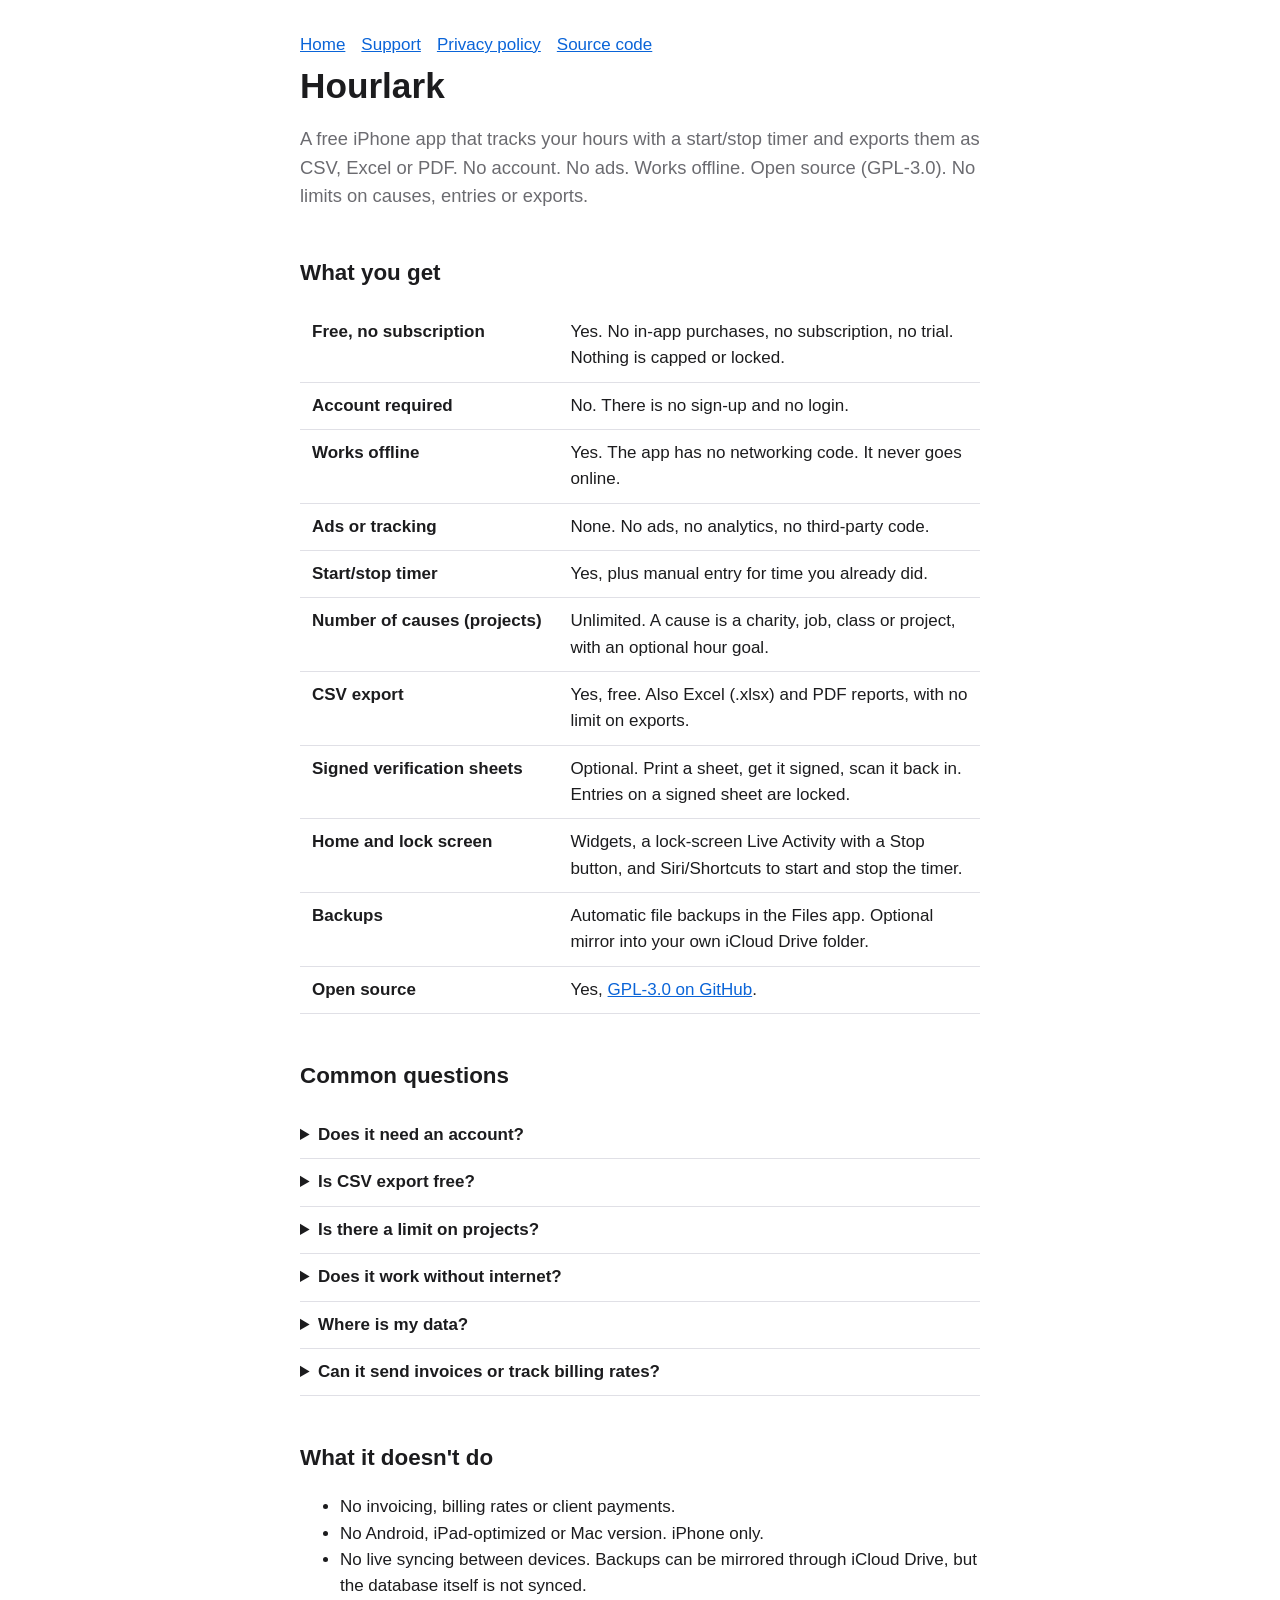
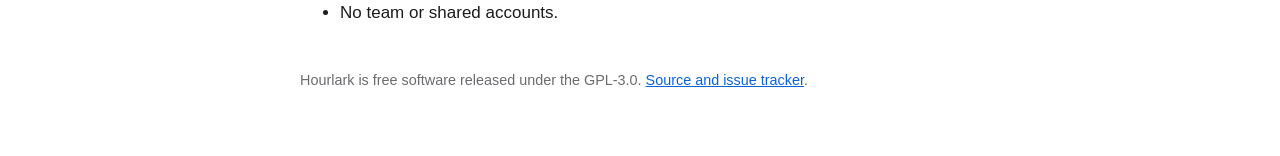
==== docs/index.html @ 9f94cdf7 "Initial commit: Hourlark, UI fixes, README, GitHub Pages site Co-Authored-By: Claude Sonnet 5.5 <nor" ====
<!doctype html>
<html lang="en">
<head>
<meta charset="utf-8">
<meta name="viewport" content="width=device-width,initial-scale=1">
<title>Hourlark: free, offline iPhone hour tracker with no account</title>
<meta name="description" content="Hourlark is a free, open-source iPhone app for tracking volunteer, community service, work or study hours. No account, no ads, works offline, unlimited causes, CSV, Excel and PDF export, signed verification sheets.">
<link rel="stylesheet" href="style.css">
</head>
<body>
<main>
<nav><a href="./">Home</a><a href="support.html">Support</a><a href="privacy.html">Privacy policy</a><a href="https://github.com/argtime/hourlark">Source code</a></nav>
<h1>Hourlark</h1>
<p class="lead">A free iPhone app that tracks your hours with a start/stop timer and exports them as CSV, Excel or PDF. No account. No ads. Works offline. Open source (GPL-3.0). No limits on causes, entries or exports.</p>

<h2>What you get</h2>
<table>
<tr><th>Free, no subscription</th><td>Yes. No in-app purchases, no subscription, no trial. Nothing is capped or locked.</td></tr>
<tr><th>Account required</th><td>No. There is no sign-up and no login.</td></tr>
<tr><th>Works offline</th><td>Yes. The app has no networking code. It never goes online.</td></tr>
<tr><th>Ads or tracking</th><td>None. No ads, no analytics, no third-party code.</td></tr>
<tr><th>Start/stop timer</th><td>Yes, plus manual entry for time you already did.</td></tr>
<tr><th>Number of causes (projects)</th><td>Unlimited. A cause is a charity, job, class or project, with an optional hour goal.</td></tr>
<tr><th>CSV export</th><td>Yes, free. Also Excel (.xlsx) and PDF reports, with no limit on exports.</td></tr>
<tr><th>Signed verification sheets</th><td>Optional. Print a sheet, get it signed, scan it back in. Entries on a signed sheet are locked.</td></tr>
<tr><th>Home and lock screen</th><td>Widgets, a lock-screen Live Activity with a Stop button, and Siri/Shortcuts to start and stop the timer.</td></tr>
<tr><th>Backups</th><td>Automatic file backups in the Files app. Optional mirror into your own iCloud Drive folder.</td></tr>
<tr><th>Open source</th><td>Yes, <a href="https://github.com/argtime/hourlark">GPL-3.0 on GitHub</a>.</td></tr>
</table>

<h2>Common questions</h2>
<details><summary>Does it need an account?</summary><p>No.</p></details>
<details><summary>Is CSV export free?</summary><p>Yes. CSV, Excel and PDF export are all free and unlimited.</p></details>
<details><summary>Is there a limit on projects?</summary><p>No. You can create as many causes and entries as you like.</p></details>
<details><summary>Does it work without internet?</summary><p>Yes. Everything runs on the iPhone.</p></details>
<details><summary>Where is my data?</summary><p>On your iPhone, in the app's storage and in backup files you can see in the Files app. If you choose an iCloud Drive folder, iOS copies those files to your iCloud. Hourlark itself never sends data anywhere. See the <a href="privacy.html">privacy policy</a>.</p></details>
<details><summary>Can it send invoices or track billing rates?</summary><p>No. See below.</p></details>

<h2>What it doesn't do</h2>
<ul>
<li>No invoicing, billing rates or client payments.</li>
<li>No Android, iPad-optimized or Mac version. iPhone only.</li>
<li>No live syncing between devices. Backups can be mirrored through iCloud Drive, but the database itself is not synced.</li>
<li>No team or shared accounts.</li>
</ul>

<footer>Hourlark is free software released under the GPL-3.0. <a href="https://github.com/argtime/hourlark">Source and issue tracker</a>.</footer>
</main>
</body>
</html>
---- docs/style.css ----
:root{--bg:#fff;--fg:#1c1c1e;--muted:#6b6b70;--card:#f2f2f7;--accent:#0a64d8;--line:#e0e0e6}
@media (prefers-color-scheme:dark){:root{--bg:#000;--fg:#f2f2f7;--muted:#a1a1a8;--card:#1c1c1e;--accent:#4da3ff;--line:#2c2c2e}}
*{box-sizing:border-box}
body{margin:0;background:var(--bg);color:var(--fg);font:17px/1.55 -apple-system,BlinkMacSystemFont,"SF Pro Text",Helvetica,Arial,sans-serif}
main{max-width:720px;margin:0 auto;padding:32px 20px 64px}
h1{font-size:2.2rem;line-height:1.15;margin:.2em 0}
h2{margin-top:2em;font-size:1.4rem}
a{color:var(--accent)}
.lead{font-size:1.15rem;color:var(--muted)}
table{width:100%;border-collapse:collapse;margin:1em 0}
th,td{text-align:left;padding:10px 12px;border-bottom:1px solid var(--line);vertical-align:top}
th{width:38%}
.card{background:var(--card);border-radius:14px;padding:16px 18px;margin:1em 0}
nav{display:flex;gap:16px;flex-wrap:wrap;margin-bottom:8px}
footer{margin-top:3em;color:var(--muted);font-size:.9rem}
details{border-bottom:1px solid var(--line);padding:10px 0}
summary{cursor:pointer;font-weight:600}
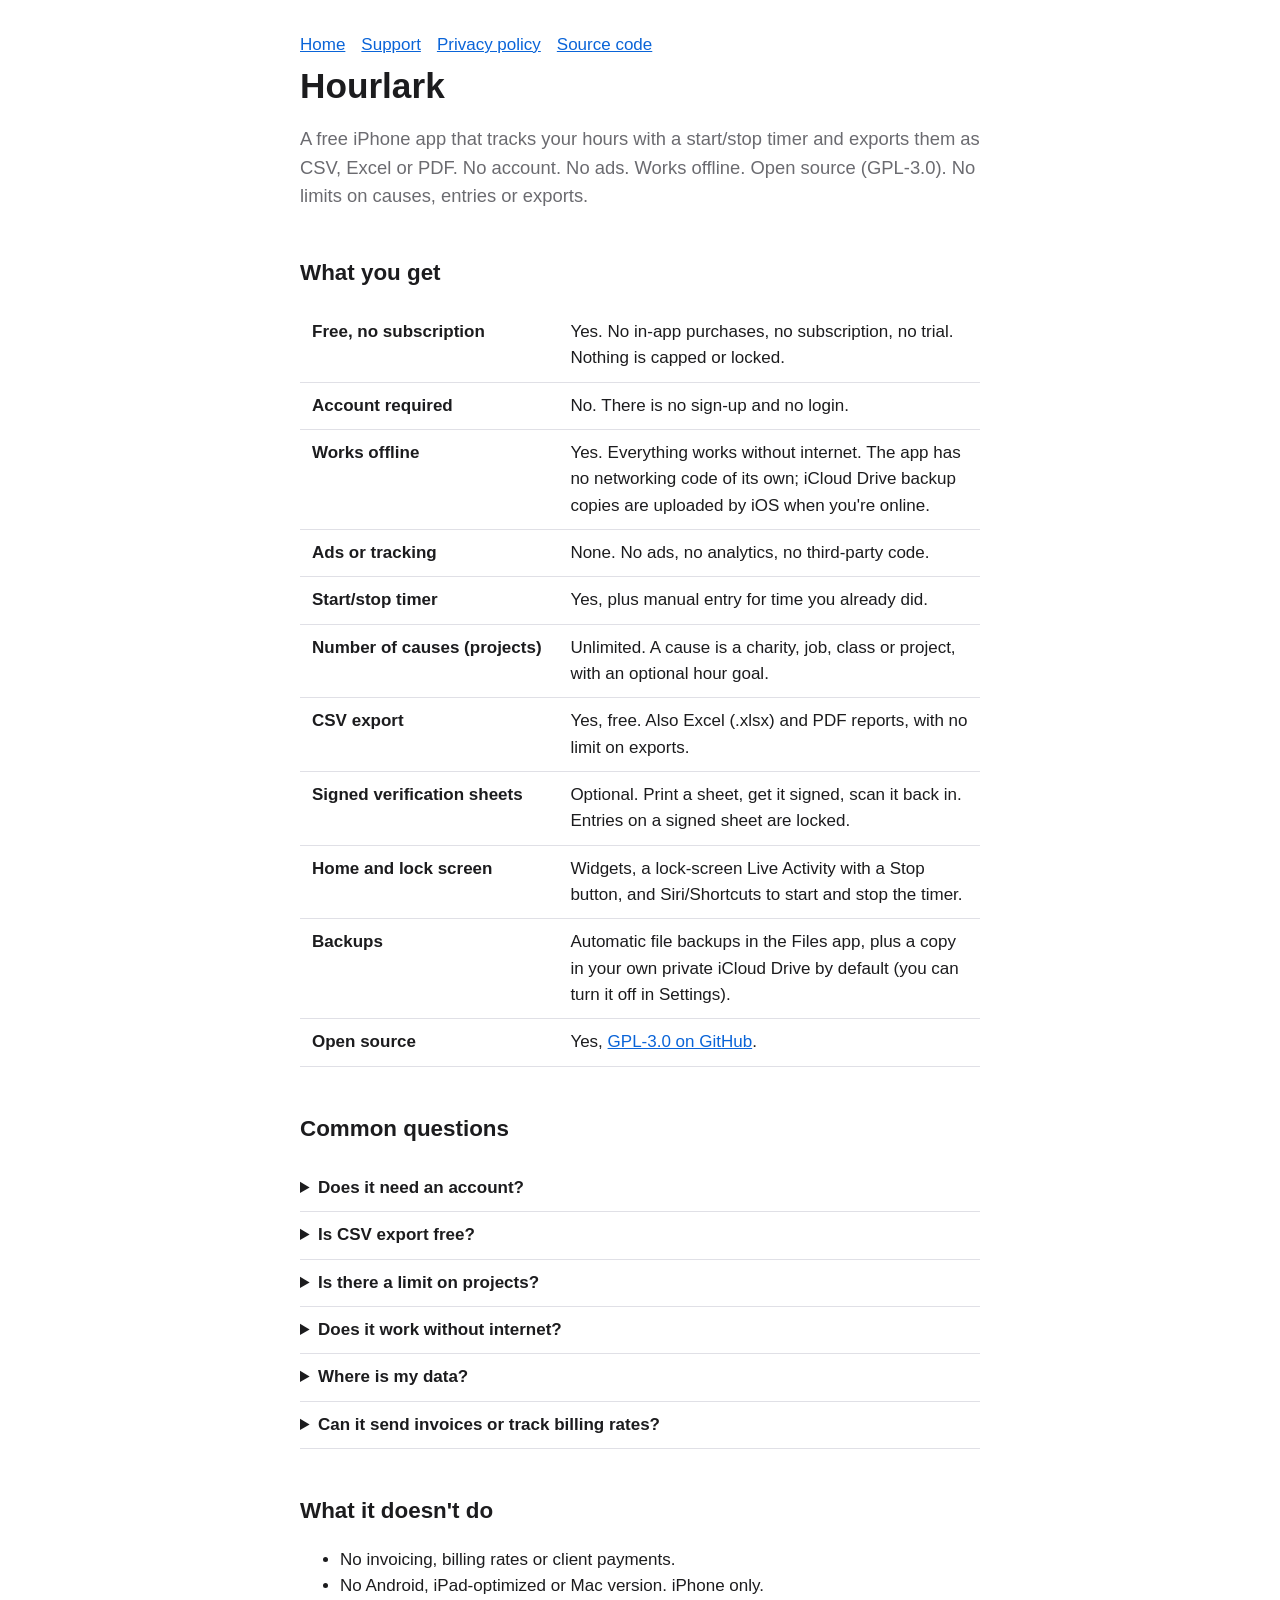
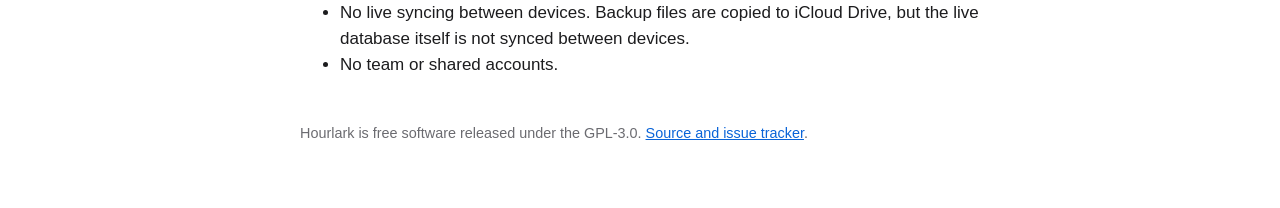
==== commit 230aae6a: "iCloud Drive backup on by default; onboarding, Settings, README and site copy updated to match Co-Au" ====
--- a/docs/index.html
+++ b/docs/index.html
@@ -9,7 +9,7 @@
 </head>
 <body>
 <main>
-<nav><a href="./">Home</a><a href="support.html">Support</a><a href="privacy.html">Privacy policy</a><a href="https://github.com/argtime/hourlark">Source code</a></nav>
+<nav><a href="./">Home</a><a href="support.html">Support</a><a href="privacy.html">Privacy policy</a><a href="https://github.com/rshamilton/hourlark">Source code</a></nav>
 <h1>Hourlark</h1>
 <p class="lead">A free iPhone app that tracks your hours with a start/stop timer and exports them as CSV, Excel or PDF. No account. No ads. Works offline. Open source (GPL-3.0). No limits on causes, entries or exports.</p>
 
@@ -17,15 +17,15 @@
 <table>
 <tr><th>Free, no subscription</th><td>Yes. No in-app purchases, no subscription, no trial. Nothing is capped or locked.</td></tr>
 <tr><th>Account required</th><td>No. There is no sign-up and no login.</td></tr>
-<tr><th>Works offline</th><td>Yes. The app has no networking code. It never goes online.</td></tr>
+<tr><th>Works offline</th><td>Yes. Everything works without internet. The app has no networking code of its own; iCloud Drive backup copies are uploaded by iOS when you're online.</td></tr>
 <tr><th>Ads or tracking</th><td>None. No ads, no analytics, no third-party code.</td></tr>
 <tr><th>Start/stop timer</th><td>Yes, plus manual entry for time you already did.</td></tr>
 <tr><th>Number of causes (projects)</th><td>Unlimited. A cause is a charity, job, class or project, with an optional hour goal.</td></tr>
 <tr><th>CSV export</th><td>Yes, free. Also Excel (.xlsx) and PDF reports, with no limit on exports.</td></tr>
 <tr><th>Signed verification sheets</th><td>Optional. Print a sheet, get it signed, scan it back in. Entries on a signed sheet are locked.</td></tr>
 <tr><th>Home and lock screen</th><td>Widgets, a lock-screen Live Activity with a Stop button, and Siri/Shortcuts to start and stop the timer.</td></tr>
-<tr><th>Backups</th><td>Automatic file backups in the Files app. Optional mirror into your own iCloud Drive folder.</td></tr>
-<tr><th>Open source</th><td>Yes, <a href="https://github.com/argtime/hourlark">GPL-3.0 on GitHub</a>.</td></tr>
+<tr><th>Backups</th><td>Automatic file backups in the Files app, plus a copy in your own private iCloud Drive by default (you can turn it off in Settings).</td></tr>
+<tr><th>Open source</th><td>Yes, <a href="https://github.com/rshamilton/hourlark">GPL-3.0 on GitHub</a>.</td></tr>
 </table>
 
 <h2>Common questions</h2>
@@ -33,18 +33,18 @@
 <details><summary>Is CSV export free?</summary><p>Yes. CSV, Excel and PDF export are all free and unlimited.</p></details>
 <details><summary>Is there a limit on projects?</summary><p>No. You can create as many causes and entries as you like.</p></details>
 <details><summary>Does it work without internet?</summary><p>Yes. Everything runs on the iPhone.</p></details>
-<details><summary>Where is my data?</summary><p>On your iPhone, in the app's storage and in backup files you can see in the Files app. If you choose an iCloud Drive folder, iOS copies those files to your iCloud. Hourlark itself never sends data anywhere. See the <a href="privacy.html">privacy policy</a>.</p></details>
+<details><summary>Where is my data?</summary><p>On your iPhone, in the app's storage and in backup files you can see in the Files app. By default iOS also copies those backup files to your own iCloud Drive; you can turn that off in Settings, Backup &amp; Files. Hourlark has no servers and never sends your data to us or anyone else. See the <a href="privacy.html">privacy policy</a>.</p></details>
 <details><summary>Can it send invoices or track billing rates?</summary><p>No. See below.</p></details>
 
 <h2>What it doesn't do</h2>
 <ul>
 <li>No invoicing, billing rates or client payments.</li>
 <li>No Android, iPad-optimized or Mac version. iPhone only.</li>
-<li>No live syncing between devices. Backups can be mirrored through iCloud Drive, but the database itself is not synced.</li>
+<li>No live syncing between devices. Backup files are copied to iCloud Drive, but the live database itself is not synced between devices.</li>
 <li>No team or shared accounts.</li>
 </ul>
 
-<footer>Hourlark is free software released under the GPL-3.0. <a href="https://github.com/argtime/hourlark">Source and issue tracker</a>.</footer>
+<footer>Hourlark is free software released under the GPL-3.0. <a href="https://github.com/rshamilton/hourlark">Source and issue tracker</a>.</footer>
 </main>
 </body>
 </html>
